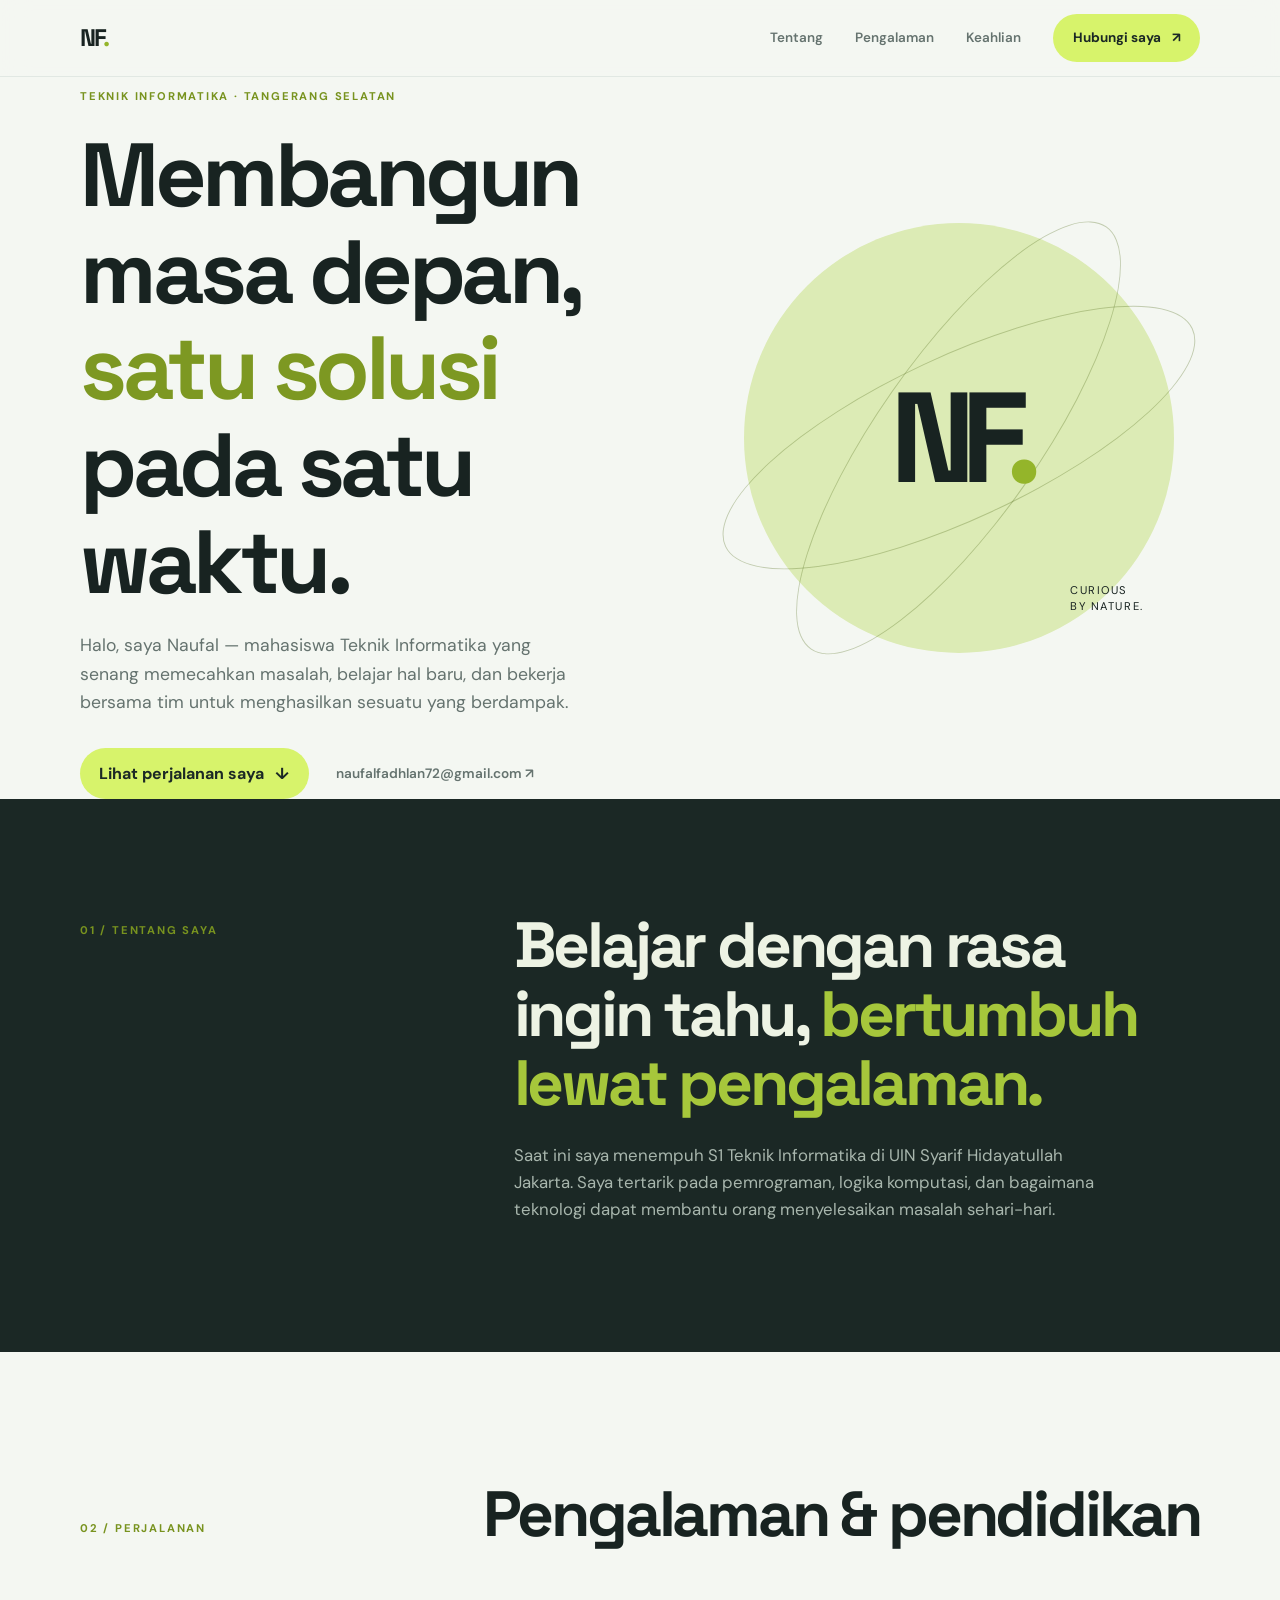
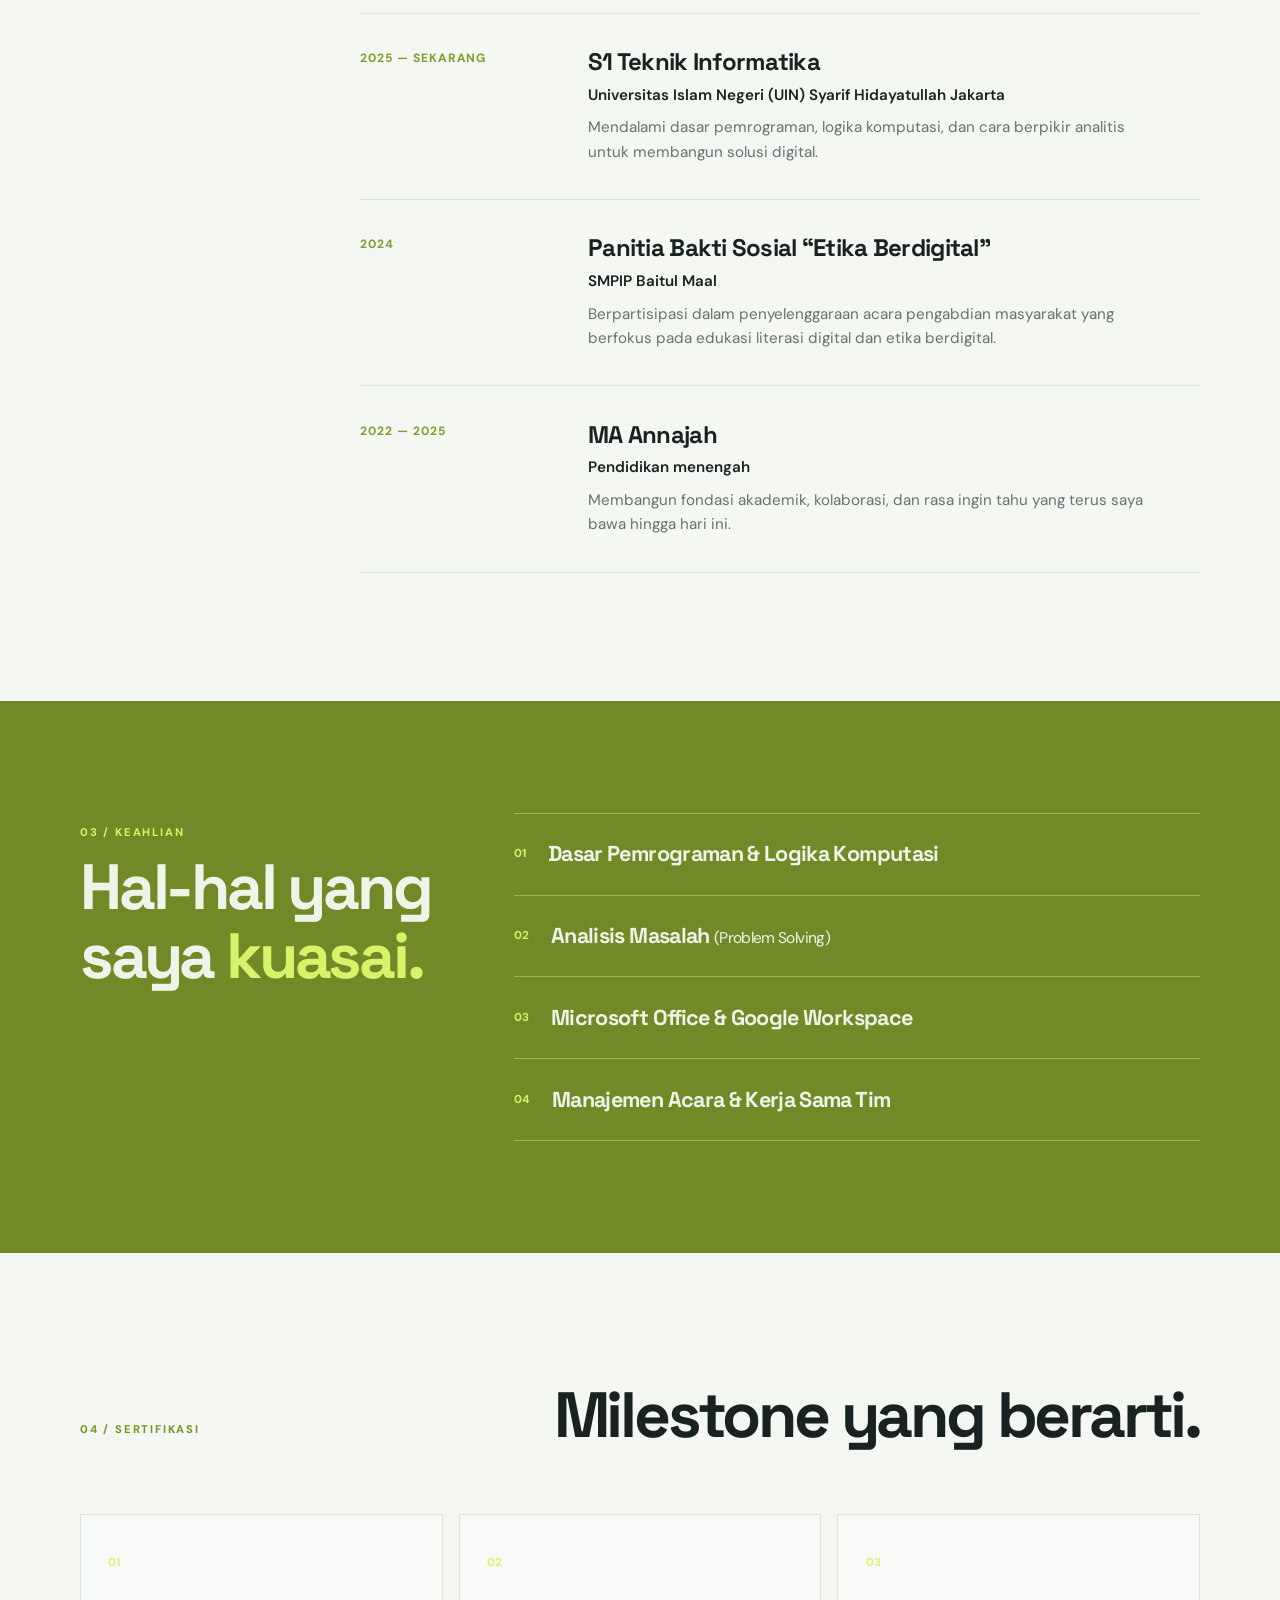
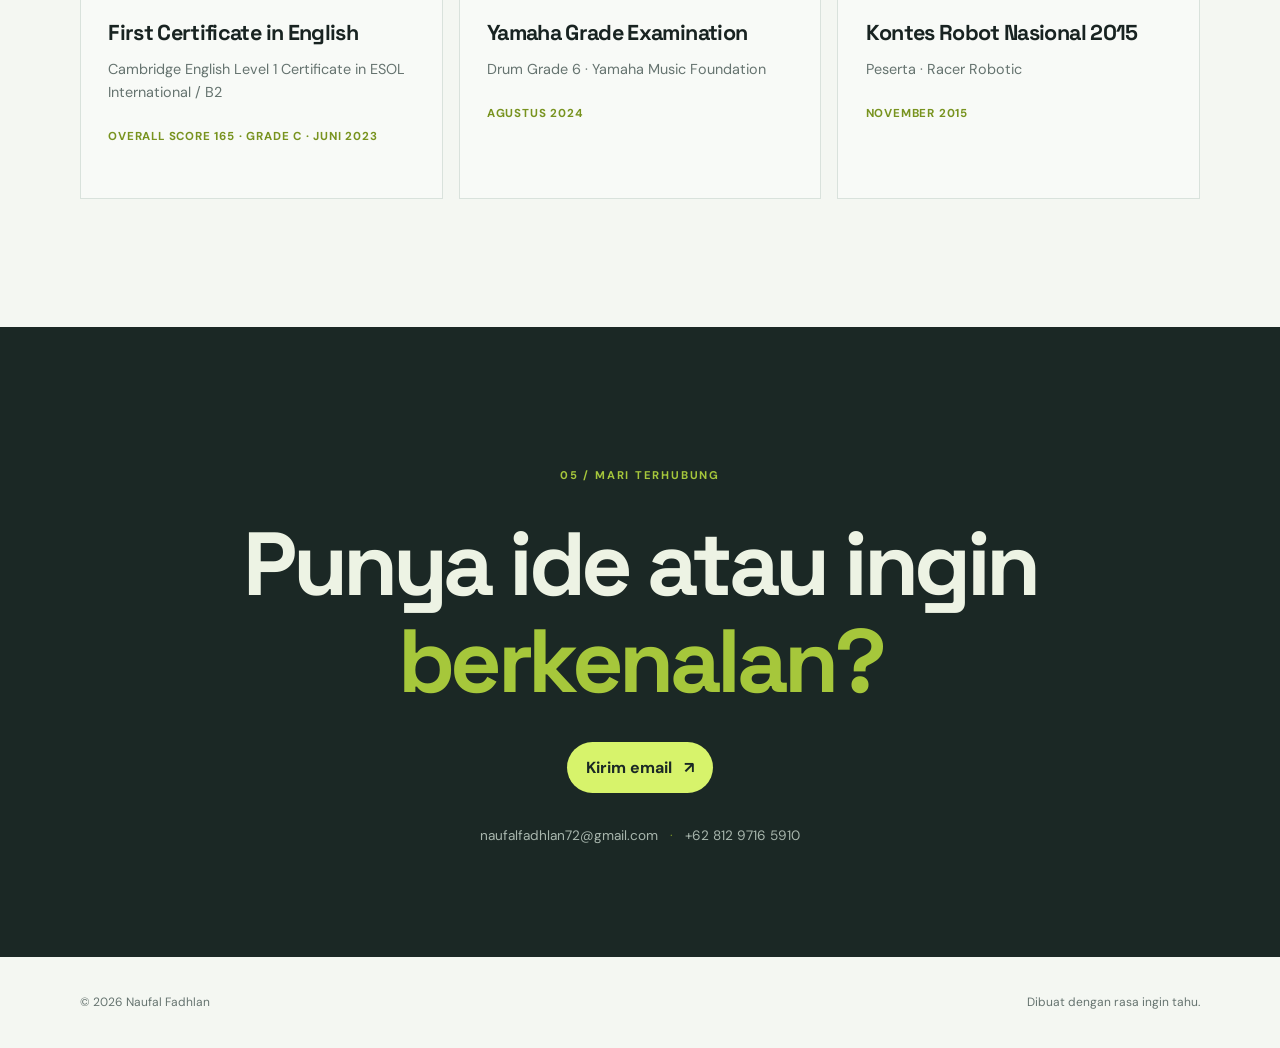
==== index.html @ deb111d2 "Memasukkan file portofolio lengkap Naufal" ====
<!doctype html>
<html lang="id">
  <head>
    <meta charset="UTF-8" />
    <meta name="viewport" content="width=device-width, initial-scale=1" />
    <meta
      name="description"
      content="Portfolio Naufal Fadhlan — mahasiswa Teknik Informatika dan problem solver."
    />
    <title>Naufal Fadhlan | Portfolio</title>
    <link rel="preconnect" href="https://fonts.googleapis.com" />
    <link rel="preconnect" href="https://fonts.gstatic.com" crossorigin />
    <link
      href="https://fonts.googleapis.com/css2?family=DM+Sans:wght@400;500;600;700&family=Space+Grotesk:wght@500;600;700&display=swap"
      rel="stylesheet"
    />
    <link rel="stylesheet" href="styles.css" />
  </head>
  <body>
    <header class="site-header">
      <nav class="nav container" aria-label="Navigasi utama">
        <a class="brand" href="#top" aria-label="Naufal Fadhlan — beranda">NF<span>.</span></a>
        <button class="menu-toggle" type="button" aria-expanded="false" aria-controls="nav-links">
          <span class="sr-only">Buka navigasi</span>
          <span></span><span></span>
        </button>
        <div class="nav-links" id="nav-links">
          <a href="#tentang">Tentang</a>
          <a href="#pengalaman">Pengalaman</a>
          <a href="#keahlian">Keahlian</a>
          <a class="nav-cta" href="mailto:naufalfadhlan72@gmail.com">Hubungi saya <span aria-hidden="true">↗</span></a>
        </div>
      </nav>
    </header>

    <main id="top">
      <section class="hero container">
        <div class="hero-copy">
          <p class="eyebrow">Teknik Informatika · Tangerang Selatan</p>
          <h1>Membangun masa depan, <em>satu solusi</em> pada satu waktu.</h1>
          <p class="hero-text">
            Halo, saya Naufal — mahasiswa Teknik Informatika yang senang memecahkan masalah,
            belajar hal baru, dan bekerja bersama tim untuk menghasilkan sesuatu yang berdampak.
          </p>
          <div class="hero-actions">
            <a class="button button-primary" href="#pengalaman">Lihat perjalanan saya <span aria-hidden="true">↓</span></a>
            <a class="text-link" href="mailto:naufalfadhlan72@gmail.com">naufalfadhlan72@gmail.com <span aria-hidden="true">↗</span></a>
          </div>
        </div>
        <div class="hero-art" aria-label="Inisial Naufal Fadhlan">
          <div class="orbit orbit-one"></div>
          <div class="orbit orbit-two"></div>
          <div class="initials">NF<span>.</span></div>
          <p>Curious<br />by nature.</p>
        </div>
      </section>

      <section class="intro-band" id="tentang">
        <div class="container intro-grid">
          <p class="section-label">01 / Tentang saya</p>
          <div>
            <h2>Belajar dengan rasa ingin tahu, <span>bertumbuh lewat pengalaman.</span></h2>
            <p>
              Saat ini saya menempuh S1 Teknik Informatika di UIN Syarif Hidayatullah Jakarta.
              Saya tertarik pada pemrograman, logika komputasi, dan bagaimana teknologi dapat
              membantu orang menyelesaikan masalah sehari-hari.
            </p>
          </div>
        </div>
      </section>

      <section class="section container" id="pengalaman">
        <div class="section-heading">
          <p class="section-label">02 / Perjalanan</p>
          <h2>Pengalaman & pendidikan</h2>
        </div>
        <div class="timeline">
          <article class="timeline-item">
            <div class="timeline-date">2025 — Sekarang</div>
            <div class="timeline-content">
              <h3>S1 Teknik Informatika</h3>
              <p class="muted">Universitas Islam Negeri (UIN) Syarif Hidayatullah Jakarta</p>
              <p>Mendalami dasar pemrograman, logika komputasi, dan cara berpikir analitis untuk membangun solusi digital.</p>
            </div>
          </article>
          <article class="timeline-item">
            <div class="timeline-date">2024</div>
            <div class="timeline-content">
              <h3>Panitia Bakti Sosial “Etika Berdigital”</h3>
              <p class="muted">SMPIP Baitul Maal</p>
              <p>Berpartisipasi dalam penyelenggaraan acara pengabdian masyarakat yang berfokus pada edukasi literasi digital dan etika berdigital.</p>
            </div>
          </article>
          <article class="timeline-item">
            <div class="timeline-date">2022 — 2025</div>
            <div class="timeline-content">
              <h3>MA Annajah</h3>
              <p class="muted">Pendidikan menengah</p>
              <p>Membangun fondasi akademik, kolaborasi, dan rasa ingin tahu yang terus saya bawa hingga hari ini.</p>
            </div>
          </article>
        </div>
      </section>

      <section class="skills-section" id="keahlian">
        <div class="container skills-grid">
          <div>
            <p class="section-label">03 / Keahlian</p>
            <h2>Hal-hal yang saya <span>kuasai.</span></h2>
          </div>
          <div class="skill-list">
            <div class="skill"><span>01</span><strong>Dasar Pemrograman & Logika Komputasi</strong></div>
            <div class="skill"><span>02</span><strong>Analisis Masalah <small>(Problem Solving)</small></strong></div>
            <div class="skill"><span>03</span><strong>Microsoft Office & Google Workspace</strong></div>
            <div class="skill"><span>04</span><strong>Manajemen Acara & Kerja Sama Tim</strong></div>
          </div>
        </div>
      </section>

      <section class="section container credentials">
        <div class="section-heading">
          <p class="section-label">04 / Sertifikasi</p>
          <h2>Milestone yang berarti.</h2>
        </div>
        <div class="credential-grid">
          <article class="credential-card">
            <p class="card-number">01</p>
            <h3>First Certificate in English</h3>
            <p>Cambridge English Level 1 Certificate in ESOL International / B2</p>
            <span>Overall Score 165 · Grade C · Juni 2023</span>
          </article>
          <article class="credential-card">
            <p class="card-number">02</p>
            <h3>Yamaha Grade Examination</h3>
            <p>Drum Grade 6 · Yamaha Music Foundation</p>
            <span>Agustus 2024</span>
          </article>
          <article class="credential-card">
            <p class="card-number">03</p>
            <h3>Kontes Robot Nasional 2015</h3>
            <p>Peserta · Racer Robotic</p>
            <span>November 2015</span>
          </article>
        </div>
      </section>

      <section class="contact-section">
        <div class="container contact-inner">
          <p class="section-label">05 / Mari terhubung</p>
          <h2>Punya ide atau ingin<br /><em>berkenalan?</em></h2>
          <a class="button button-light" href="mailto:naufalfadhlan72@gmail.com">Kirim email <span aria-hidden="true">↗</span></a>
          <p class="contact-details">naufalfadhlan72@gmail.com <span>·</span> +62 812 9716 5910</p>
        </div>
      </section>
    </main>

    <footer class="footer container">
      <p>© <span id="year"></span> Naufal Fadhlan</p>
      <p>Dibuat dengan rasa ingin tahu.</p>
    </footer>
    <script src="script.js"></script>
  </body>
</html>
---- styles.css ----
:root {
  --ink: #182321;
  --muted: #65736f;
  --paper: #f4f7f2;
  --line: #d9e2dc;
  --accent: #d7f36b;
  --dark: #1b2825;
  --serif: "Space Grotesk", sans-serif;
  --sans: "DM Sans", sans-serif;
}

* { box-sizing: border-box; }
html { scroll-behavior: smooth; }
body { margin: 0; color: var(--ink); background: var(--paper); font-family: var(--sans); line-height: 1.6; }
a { color: inherit; text-decoration: none; }
.container { width: min(1120px, calc(100% - 48px)); margin: 0 auto; }
.site-header { position: sticky; z-index: 10; top: 0; background: rgba(244, 247, 242, .9); border-bottom: 1px solid rgba(217, 226, 220, .7); backdrop-filter: blur(14px); }
.nav { display: flex; align-items: center; justify-content: space-between; height: 76px; }
.brand { font-family: var(--serif); font-size: 1.5rem; font-weight: 700; letter-spacing: -.08em; }
.brand span, .initials span { color: #94b52a; }
.nav-links { display: flex; align-items: center; gap: 2rem; font-size: .84rem; font-weight: 600; }
.nav-links a:not(.nav-cta) { color: var(--muted); }
.nav-links a:hover, .text-link:hover { color: #719018; }
.nav-cta, .button { display: inline-flex; align-items: center; gap: .7rem; border-radius: 999px; padding: .8rem 1.2rem; font-weight: 700; }
.nav-cta { color: var(--dark); background: var(--accent); }
.menu-toggle { display: none; border: 0; background: none; }
.hero { display: grid; grid-template-columns: 1.1fr .9fr; align-items: center; min-height: 650px; gap: 3rem; }
.eyebrow, .section-label { color: #78931f; text-transform: uppercase; letter-spacing: .16em; font-size: .7rem; font-weight: 700; }
h1, h2, h3 { font-family: var(--serif); line-height: 1.08; letter-spacing: -.05em; }
h1 { max-width: 720px; margin: 1.3rem 0; font-size: clamp(3.4rem, 7vw, 6.5rem); }
h1 em, h2 span { color: #7d9822; font-style: normal; }
.hero-text { max-width: 510px; color: var(--muted); font-size: 1.1rem; }
.hero-actions { display: flex; align-items: center; gap: 1.7rem; margin-top: 2rem; }
.button-primary { color: var(--dark); background: var(--accent); }
.button-primary:hover, .button-light:hover { transform: translateY(-2px); box-shadow: 0 8px 24px rgba(109, 138, 25, .2); }
.text-link { color: var(--muted); font-size: .85rem; font-weight: 600; }
.hero-art { position: relative; display: grid; place-items: center; width: min(100%, 430px); aspect-ratio: 1; margin: auto; background: #dcebb5; border-radius: 50%; }
.orbit { position: absolute; border: 1px solid rgba(76, 105, 22, .3); border-radius: 50%; transform: rotate(-25deg); }
.orbit-one { width: 120%; height: 38%; }
.orbit-two { width: 38%; height: 120%; transform: rotate(35deg); }
.initials { z-index: 1; font-family: var(--serif); font-size: clamp(4rem, 10vw, 8rem); font-weight: 700; letter-spacing: -.12em; }
.hero-art p { position: absolute; right: 7%; bottom: 9%; margin: 0; font-size: .7rem; text-transform: uppercase; letter-spacing: .14em; line-height: 1.4; }
.intro-band { padding: 7rem 0; color: #edf3e4; background: var(--dark); }
.intro-grid, .skills-grid { display: grid; grid-template-columns: .7fr 1.3fr; gap: 4rem; }
.intro-grid h2, .skills-grid h2 { max-width: 720px; margin: 0 0 1.5rem; font-size: clamp(2.4rem, 5vw, 4.5rem); }
.intro-grid h2 span { color: #a6c73b; }
.intro-grid > div > p { max-width: 590px; color: #a8b6ad; font-size: 1.05rem; }
.section { padding-top: 8rem; padding-bottom: 8rem; }
.section-heading { display: flex; justify-content: space-between; align-items: end; gap: 2rem; margin-bottom: 4rem; }
.section-heading h2 { margin: 0; font-size: clamp(2.5rem, 5vw, 4rem); }
.timeline { margin-left: 25%; border-top: 1px solid var(--line); }
.timeline-item { display: grid; grid-template-columns: 180px 1fr; gap: 3rem; padding: 2.2rem 0; border-bottom: 1px solid var(--line); }
.timeline-date { color: #829c2d; font-size: .75rem; font-weight: 700; text-transform: uppercase; letter-spacing: .08em; }
.timeline-content h3 { margin: 0 0 .45rem; font-size: 1.5rem; letter-spacing: -.03em; }
.timeline-content p { max-width: 580px; margin: .5rem 0 0; color: var(--muted); font-size: .95rem; }
.timeline-content .muted { color: var(--ink); font-weight: 600; }
.skills-section { padding: 7rem 0; color: #eff4e9; background: #718a27; }
.skills-section .section-label { color: var(--accent); }
.skills-grid h2 span { color: var(--accent); }
.skill-list { border-top: 1px solid rgba(239,244,233,.35); }
.skill { display: flex; align-items: center; gap: 1.4rem; padding: 1.45rem 0; border-bottom: 1px solid rgba(239,244,233,.35); }
.skill span, .card-number { color: var(--accent); font-size: .72rem; font-weight: 700; }
.skill strong { font-family: var(--serif); font-size: 1.35rem; letter-spacing: -.03em; }
.skill small { font-family: var(--sans); font-size: .72em; font-weight: 400; }
.credential-grid { display: grid; grid-template-columns: repeat(3, 1fr); gap: 1rem; }
.credential-card { min-height: 285px; padding: 1.7rem; border: 1px solid var(--line); background: rgba(255,255,255,.35); }
.credential-card h3 { margin: 3rem 0 .8rem; font-size: 1.35rem; letter-spacing: -.03em; }
.credential-card p:not(.card-number) { color: var(--muted); font-size: .9rem; }
.credential-card span { display: block; margin-top: 1.5rem; color: #78931f; font-size: .72rem; font-weight: 700; text-transform: uppercase; letter-spacing: .07em; }
.contact-section { padding: 8rem 0 6rem; color: #edf3e4; background: var(--dark); }
.contact-inner { text-align: center; }
.contact-inner .section-label { color: #a6c73b; }
.contact-inner h2 { margin: 2rem 0; font-size: clamp(3rem, 7vw, 6rem); }
.contact-inner h2 em { color: #a6c73b; font-style: normal; }
.button-light { color: var(--dark); background: var(--accent); }
.contact-details { margin-top: 2rem; color: #a8b6ad; font-size: .85rem; }
.contact-details span { margin: 0 .5rem; color: #718a27; }
.footer { display: flex; justify-content: space-between; padding: 1.5rem 0; color: var(--muted); font-size: .75rem; }
.sr-only { position: absolute; width: 1px; height: 1px; padding: 0; margin: -1px; overflow: hidden; clip: rect(0, 0, 0, 0); white-space: nowrap; border: 0; }
@media (max-width: 760px) {
  .container { width: min(100% - 32px, 600px); }
  .nav { height: 66px; }
  .menu-toggle { display: flex; flex-direction: column; gap: 5px; padding: 8px 0 8px 8px; cursor: pointer; }
  .menu-toggle > span:not(.sr-only) { display: block; width: 24px; height: 2px; background: var(--ink); }
  .nav-links { position: absolute; top: 66px; right: 16px; left: 16px; display: none; flex-direction: column; align-items: stretch; gap: 0; padding: .7rem; background: var(--paper); border: 1px solid var(--line); box-shadow: 0 12px 30px rgba(24,35,33,.08); }
  .nav-links.is-open { display: flex; }
  .nav-links a { padding: .7rem; }
  .nav-cta { text-align: center; justify-content: center; margin-top: .3rem; }
  .hero { grid-template-columns: 1fr; min-height: auto; padding-top: 5rem; padding-bottom: 5rem; }
  h1 { font-size: clamp(3.2rem, 15vw, 5rem); }
  .hero-art { width: min(80vw, 330px); margin-top: 1rem; }
  .intro-grid, .skills-grid { grid-template-columns: 1fr; gap: 2rem; }
  .intro-band, .skills-section, .contact-section { padding: 5rem 0; }
  .section { padding-top: 5rem; padding-bottom: 5rem; }
  .section-heading { display: block; margin-bottom: 2.5rem; }
  .section-heading .section-label { margin-bottom: 1.2rem; }
  .timeline { margin-left: 0; }
  .timeline-item { grid-template-columns: 1fr; gap: .7rem; }
  .credential-grid { grid-template-columns: 1fr; }
  .credential-card { min-height: auto; }
  .credential-card h3 { margin-top: 2rem; }
  .footer { display: block; }
}
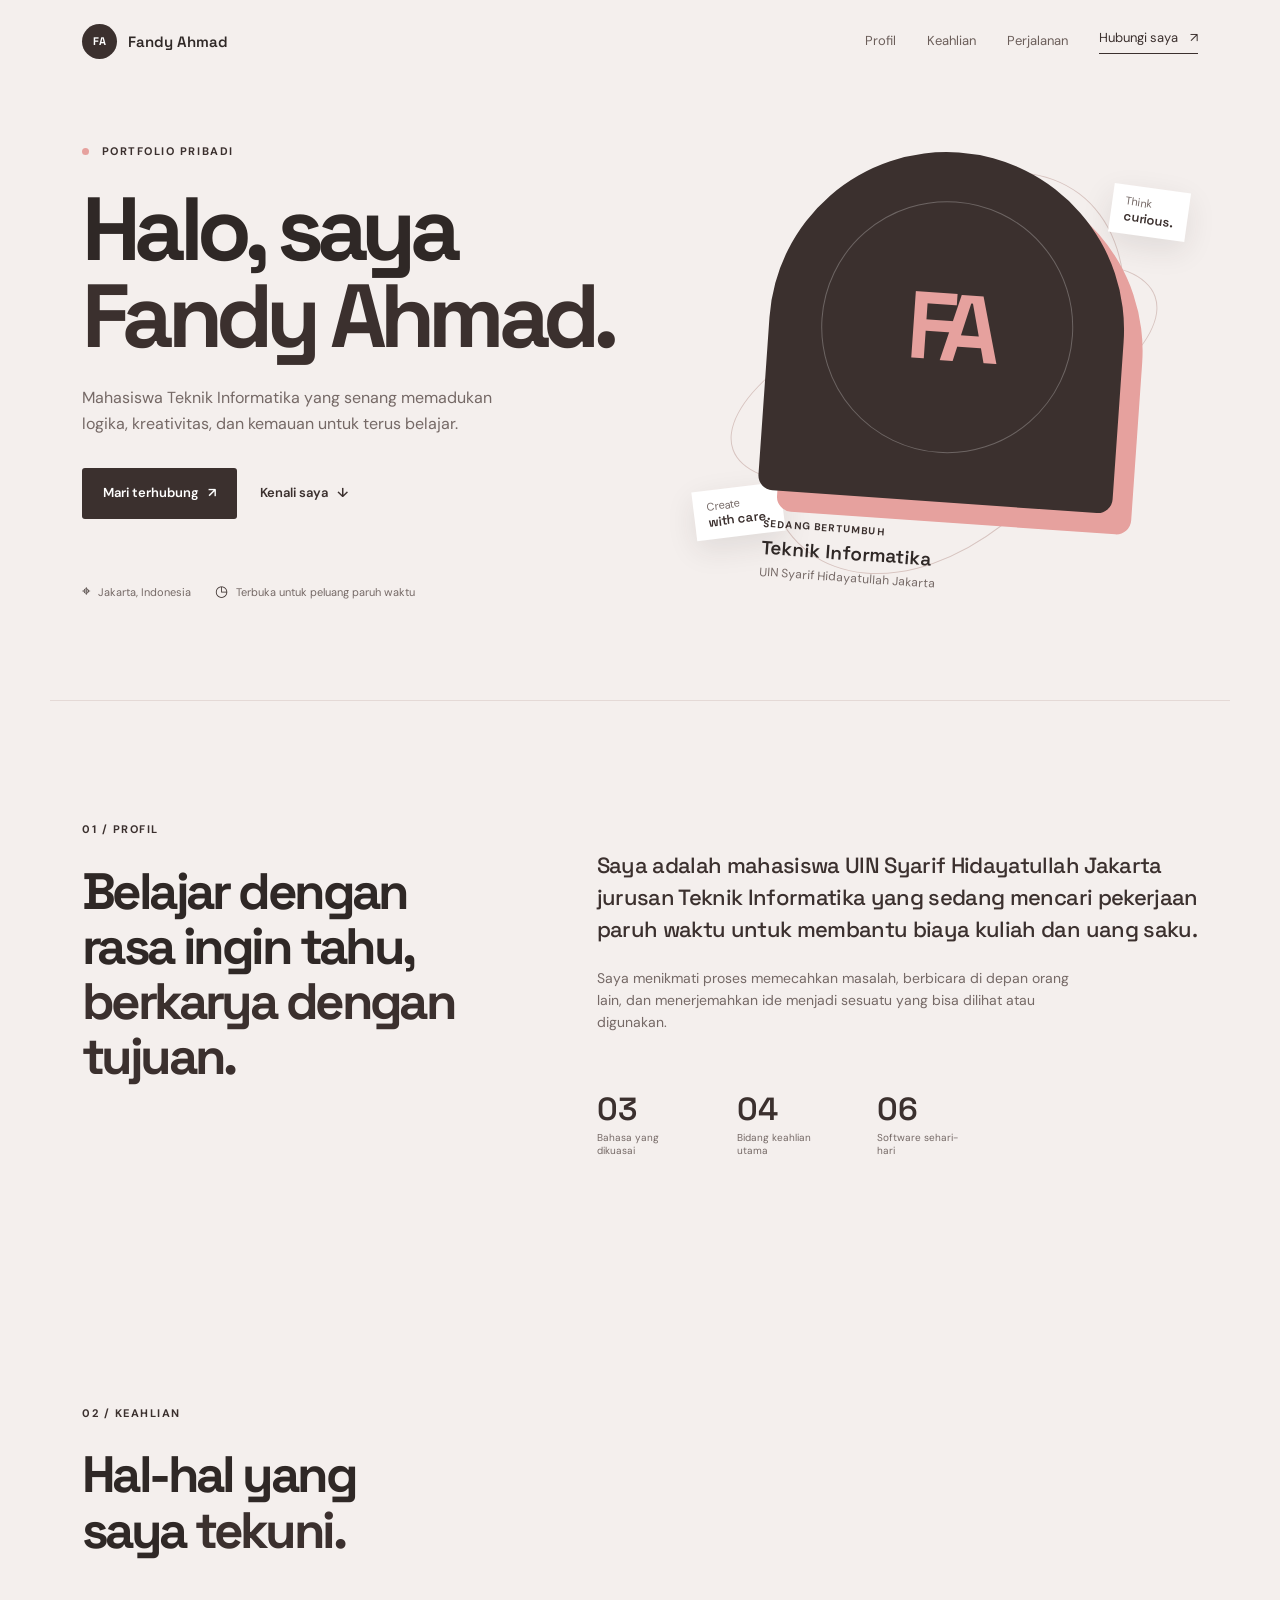
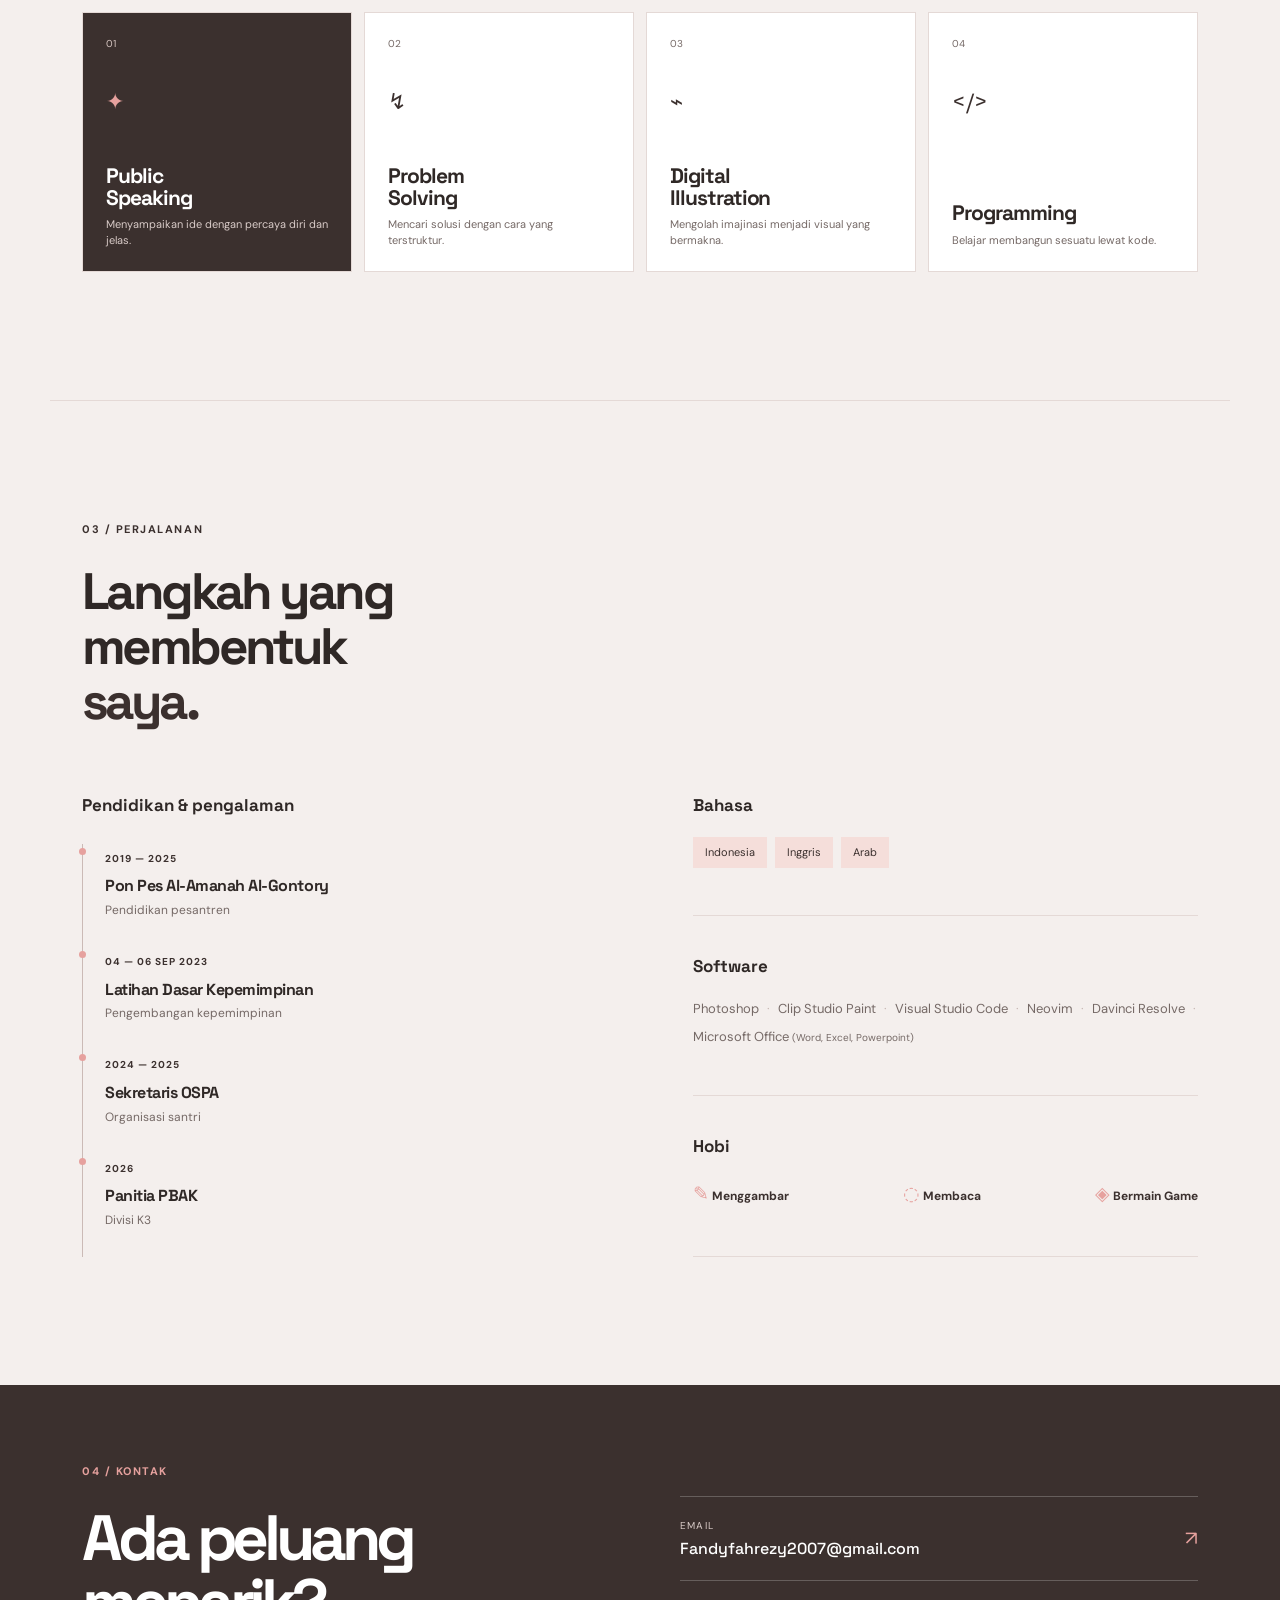
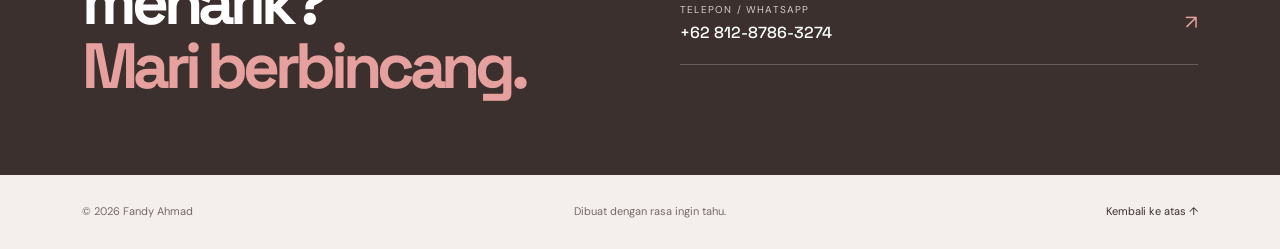
==== commit 391a96f8: "Import web portfolio Co-authored-by: Copilot App <223556219+Copilot@users.noreply.github.com>" ====
--- a/index.html
+++ b/index.html
@@ -2,161 +2,169 @@
 <html lang="id">
   <head>
     <meta charset="UTF-8" />
-    <meta name="viewport" content="width=device-width, initial-scale=1" />
-    <meta
-      name="description"
-      content="Portfolio Naufal Fadhlan — mahasiswa Teknik Informatika dan problem solver."
-    />
-    <title>Naufal Fadhlan | Portfolio</title>
+    <meta name="viewport" content="width=device-width, initial-scale=1.0" />
+    <meta name="description" content="Portfolio Fandy Ahmad, mahasiswa Teknik Informatika UIN Syarif Hidayatullah Jakarta." />
+    <title>Fandy Ahmad — Portfolio</title>
     <link rel="preconnect" href="https://fonts.googleapis.com" />
     <link rel="preconnect" href="https://fonts.gstatic.com" crossorigin />
-    <link
-      href="https://fonts.googleapis.com/css2?family=DM+Sans:wght@400;500;600;700&family=Space+Grotesk:wght@500;600;700&display=swap"
-      rel="stylesheet"
-    />
+    <link href="https://fonts.googleapis.com/css2?family=DM+Sans:wght@400;500;600;700&family=Space+Grotesk:wght@500;600;700&display=swap" rel="stylesheet" />
     <link rel="stylesheet" href="styles.css" />
   </head>
   <body>
     <header class="site-header">
-      <nav class="nav container" aria-label="Navigasi utama">
-        <a class="brand" href="#top" aria-label="Naufal Fadhlan — beranda">NF<span>.</span></a>
-        <button class="menu-toggle" type="button" aria-expanded="false" aria-controls="nav-links">
-          <span class="sr-only">Buka navigasi</span>
-          <span></span><span></span>
-        </button>
-        <div class="nav-links" id="nav-links">
-          <a href="#tentang">Tentang</a>
-          <a href="#pengalaman">Pengalaman</a>
-          <a href="#keahlian">Keahlian</a>
-          <a class="nav-cta" href="mailto:naufalfadhlan72@gmail.com">Hubungi saya <span aria-hidden="true">↗</span></a>
-        </div>
+      <a class="brand" href="#top" aria-label="Fandy Ahmad, kembali ke atas">
+        <span class="brand-mark">FA</span>
+        <span>Fandy Ahmad</span>
+      </a>
+      <button class="menu-toggle" type="button" aria-expanded="false" aria-controls="site-nav">Menu</button>
+      <nav id="site-nav" class="site-nav" aria-label="Navigasi utama">
+        <a href="#about">Profil</a>
+        <a href="#skills">Keahlian</a>
+        <a href="#journey">Perjalanan</a>
+        <a href="#contact" class="nav-cta">Hubungi saya <span aria-hidden="true">↗</span></a>
       </nav>
     </header>
 
     <main id="top">
-      <section class="hero container">
+      <section class="hero section-shell">
         <div class="hero-copy">
-          <p class="eyebrow">Teknik Informatika · Tangerang Selatan</p>
-          <h1>Membangun masa depan, <em>satu solusi</em> pada satu waktu.</h1>
-          <p class="hero-text">
-            Halo, saya Naufal — mahasiswa Teknik Informatika yang senang memecahkan masalah,
-            belajar hal baru, dan bekerja bersama tim untuk menghasilkan sesuatu yang berdampak.
-          </p>
+          <p class="eyebrow"><span class="eyebrow-dot"></span> Portfolio pribadi</p>
+          <h1>Halo, saya <span>Fandy Ahmad.</span></h1>
+          <p class="hero-lead">Mahasiswa Teknik Informatika yang senang memadukan logika, kreativitas, dan kemauan untuk terus belajar.</p>
           <div class="hero-actions">
-            <a class="button button-primary" href="#pengalaman">Lihat perjalanan saya <span aria-hidden="true">↓</span></a>
-            <a class="text-link" href="mailto:naufalfadhlan72@gmail.com">naufalfadhlan72@gmail.com <span aria-hidden="true">↗</span></a>
+            <a class="button button-primary" href="#contact">Mari terhubung <span aria-hidden="true">↗</span></a>
+            <a class="button button-quiet" href="#about">Kenali saya <span aria-hidden="true">↓</span></a>
+          </div>
+          <div class="hero-meta">
+            <span><i class="meta-icon">⌖</i> Jakarta, Indonesia</span>
+            <span><i class="meta-icon">◷</i> Terbuka untuk peluang paruh waktu</span>
           </div>
         </div>
-        <div class="hero-art" aria-label="Inisial Naufal Fadhlan">
+        <div class="hero-art" aria-label="Ilustrasi dekoratif">
           <div class="orbit orbit-one"></div>
           <div class="orbit orbit-two"></div>
-          <div class="initials">NF<span>.</span></div>
-          <p>Curious<br />by nature.</p>
+          <div class="portrait-card">
+            <div class="portrait-shape"><span>FA</span></div>
+            <div class="portrait-caption">
+              <span class="caption-label">Sedang bertumbuh</span>
+              <strong>Teknik Informatika</strong>
+              <span>UIN Syarif Hidayatullah Jakarta</span>
+            </div>
+          </div>
+          <span class="floating-note note-top">Think<br /><b>curious.</b></span>
+          <span class="floating-note note-bottom">Create<br /><b>with care.</b></span>
         </div>
       </section>
 
-      <section class="intro-band" id="tentang">
-        <div class="container intro-grid">
-          <p class="section-label">01 / Tentang saya</p>
-          <div>
-            <h2>Belajar dengan rasa ingin tahu, <span>bertumbuh lewat pengalaman.</span></h2>
-            <p>
-              Saat ini saya menempuh S1 Teknik Informatika di UIN Syarif Hidayatullah Jakarta.
-              Saya tertarik pada pemrograman, logika komputasi, dan bagaimana teknologi dapat
-              membantu orang menyelesaikan masalah sehari-hari.
-            </p>
+      <section id="about" class="section-shell section-grid">
+        <div class="section-heading">
+          <p class="eyebrow">01 / Profil</p>
+          <h2>Belajar dengan rasa ingin tahu, <em>berkarya dengan tujuan.</em></h2>
+        </div>
+        <div class="section-content about-content">
+          <p class="large-copy">Saya adalah mahasiswa UIN Syarif Hidayatullah Jakarta jurusan Teknik Informatika yang sedang mencari pekerjaan paruh waktu untuk membantu biaya kuliah dan uang saku.</p>
+          <p>Saya menikmati proses memecahkan masalah, berbicara di depan orang lain, dan menerjemahkan ide menjadi sesuatu yang bisa dilihat atau digunakan.</p>
+          <div class="stat-row">
+            <div><strong>03</strong><span>Bahasa yang dikuasai</span></div>
+            <div><strong>04</strong><span>Bidang keahlian utama</span></div>
+            <div><strong>06</strong><span>Software sehari-hari</span></div>
           </div>
         </div>
       </section>
 
-      <section class="section container" id="pengalaman">
+      <section id="skills" class="section-shell skills-section">
         <div class="section-heading">
-          <p class="section-label">02 / Perjalanan</p>
-          <h2>Pengalaman & pendidikan</h2>
+          <p class="eyebrow">02 / Keahlian</p>
+          <h2>Hal-hal yang saya <em>tekuni.</em></h2>
         </div>
-        <div class="timeline">
-          <article class="timeline-item">
-            <div class="timeline-date">2025 — Sekarang</div>
-            <div class="timeline-content">
-              <h3>S1 Teknik Informatika</h3>
-              <p class="muted">Universitas Islam Negeri (UIN) Syarif Hidayatullah Jakarta</p>
-              <p>Mendalami dasar pemrograman, logika komputasi, dan cara berpikir analitis untuk membangun solusi digital.</p>
-            </div>
+        <div class="skills-grid">
+          <article class="skill-card skill-featured">
+            <span class="card-number">01</span><span class="card-symbol">✦</span>
+            <h3>Public<br />Speaking</h3>
+            <p>Menyampaikan ide dengan percaya diri dan jelas.</p>
           </article>
-          <article class="timeline-item">
-            <div class="timeline-date">2024</div>
-            <div class="timeline-content">
-              <h3>Panitia Bakti Sosial “Etika Berdigital”</h3>
-              <p class="muted">SMPIP Baitul Maal</p>
-              <p>Berpartisipasi dalam penyelenggaraan acara pengabdian masyarakat yang berfokus pada edukasi literasi digital dan etika berdigital.</p>
-            </div>
+          <article class="skill-card">
+            <span class="card-number">02</span><span class="card-symbol">↯</span>
+            <h3>Problem<br />Solving</h3>
+            <p>Mencari solusi dengan cara yang terstruktur.</p>
           </article>
-          <article class="timeline-item">
-            <div class="timeline-date">2022 — 2025</div>
-            <div class="timeline-content">
-              <h3>MA Annajah</h3>
-              <p class="muted">Pendidikan menengah</p>
-              <p>Membangun fondasi akademik, kolaborasi, dan rasa ingin tahu yang terus saya bawa hingga hari ini.</p>
-            </div>
+          <article class="skill-card">
+            <span class="card-number">03</span><span class="card-symbol">⌁</span>
+            <h3>Digital<br />Illustration</h3>
+            <p>Mengolah imajinasi menjadi visual yang bermakna.</p>
+          </article>
+          <article class="skill-card">
+            <span class="card-number">04</span><span class="card-symbol">&lt;/&gt;</span>
+            <h3>Programming</h3>
+            <p>Belajar membangun sesuatu lewat kode.</p>
           </article>
         </div>
       </section>
 
-      <section class="skills-section" id="keahlian">
-        <div class="container skills-grid">
-          <div>
-            <p class="section-label">03 / Keahlian</p>
-            <h2>Hal-hal yang saya <span>kuasai.</span></h2>
+      <section id="journey" class="section-shell journey-section">
+        <div class="section-heading">
+          <p class="eyebrow">03 / Perjalanan</p>
+          <h2>Langkah yang membentuk <em>saya.</em></h2>
+        </div>
+        <div class="journey-columns">
+          <div class="timeline">
+            <h3>Pendidikan &amp; pengalaman</h3>
+            <div class="timeline-item">
+              <span class="timeline-year">2019 — 2025</span>
+              <h4>Pon Pes Al-Amanah Al-Gontory</h4>
+              <p>Pendidikan pesantren</p>
+            </div>
+            <div class="timeline-item">
+              <span class="timeline-year">04 — 06 SEP 2023</span>
+              <h4>Latihan Dasar Kepemimpinan</h4>
+              <p>Pengembangan kepemimpinan</p>
+            </div>
+            <div class="timeline-item">
+              <span class="timeline-year">2024 — 2025</span>
+              <h4>Sekretaris OSPA</h4>
+              <p>Organisasi santri</p>
+            </div>
+            <div class="timeline-item">
+              <span class="timeline-year">2026</span>
+              <h4>Panitia PBAK</h4>
+              <p>Divisi K3</p>
+            </div>
           </div>
-          <div class="skill-list">
-            <div class="skill"><span>01</span><strong>Dasar Pemrograman & Logika Komputasi</strong></div>
-            <div class="skill"><span>02</span><strong>Analisis Masalah <small>(Problem Solving)</small></strong></div>
-            <div class="skill"><span>03</span><strong>Microsoft Office & Google Workspace</strong></div>
-            <div class="skill"><span>04</span><strong>Manajemen Acara & Kerja Sama Tim</strong></div>
+          <div class="details-stack">
+            <div class="detail-block">
+              <h3>Bahasa</h3>
+              <div class="tag-list"><span>Indonesia</span><span>Inggris</span><span>Arab</span></div>
+            </div>
+            <div class="detail-block">
+              <h3>Software</h3>
+              <div class="software-list">
+                <span>Photoshop</span><span>Clip Studio Paint</span><span>Visual Studio Code</span><span>Neovim</span><span>Davinci Resolve</span><span>Microsoft Office <small>(Word, Excel, Powerpoint)</small></span>
+              </div>
+            </div>
+            <div class="detail-block hobbies">
+              <h3>Hobi</h3>
+              <div class="hobby-list"><span>✎ <b>Menggambar</b></span><span>◌ <b>Membaca</b></span><span>◈ <b>Bermain Game</b></span></div>
+            </div>
           </div>
         </div>
       </section>
 
-      <section class="section container credentials">
-        <div class="section-heading">
-          <p class="section-label">04 / Sertifikasi</p>
-          <h2>Milestone yang berarti.</h2>
-        </div>
-        <div class="credential-grid">
-          <article class="credential-card">
-            <p class="card-number">01</p>
-            <h3>First Certificate in English</h3>
-            <p>Cambridge English Level 1 Certificate in ESOL International / B2</p>
-            <span>Overall Score 165 · Grade C · Juni 2023</span>
-          </article>
-          <article class="credential-card">
-            <p class="card-number">02</p>
-            <h3>Yamaha Grade Examination</h3>
-            <p>Drum Grade 6 · Yamaha Music Foundation</p>
-            <span>Agustus 2024</span>
-          </article>
-          <article class="credential-card">
-            <p class="card-number">03</p>
-            <h3>Kontes Robot Nasional 2015</h3>
-            <p>Peserta · Racer Robotic</p>
-            <span>November 2015</span>
-          </article>
-        </div>
-      </section>
-
-      <section class="contact-section">
-        <div class="container contact-inner">
-          <p class="section-label">05 / Mari terhubung</p>
-          <h2>Punya ide atau ingin<br /><em>berkenalan?</em></h2>
-          <a class="button button-light" href="mailto:naufalfadhlan72@gmail.com">Kirim email <span aria-hidden="true">↗</span></a>
-          <p class="contact-details">naufalfadhlan72@gmail.com <span>·</span> +62 812 9716 5910</p>
+      <section id="contact" class="contact-section">
+        <div class="section-shell contact-inner">
+          <div>
+            <p class="eyebrow">04 / Kontak</p>
+            <h2>Ada peluang menarik?<br /><em>Mari berbincang.</em></h2>
+          </div>
+          <div class="contact-links">
+            <a href="mailto:Fandyfahrezy2007@gmail.com"><span>Email</span><strong>Fandyfahrezy2007@gmail.com</strong><b>↗</b></a>
+            <a href="tel:+6281287863274"><span>Telepon / WhatsApp</span><strong>+62 812-8786-3274</strong><b>↗</b></a>
+          </div>
         </div>
       </section>
     </main>
 
-    <footer class="footer container">
-      <p>© <span id="year"></span> Naufal Fadhlan</p>
-      <p>Dibuat dengan rasa ingin tahu.</p>
+    <footer class="site-footer section-shell">
+      <span>© 2026 Fandy Ahmad</span><span>Dibuat dengan rasa ingin tahu.</span><a href="#top">Kembali ke atas ↑</a>
     </footer>
     <script src="script.js"></script>
   </body>
--- a/styles.css
+++ b/styles.css
@@ -1,103 +1,130 @@
 :root {
-  --ink: #182321;
-  --muted: #65736f;
-  --paper: #f4f7f2;
-  --line: #d9e2dc;
-  --accent: #d7f36b;
-  --dark: #1b2825;
-  --serif: "Space Grotesk", sans-serif;
-  --sans: "DM Sans", sans-serif;
+  --ink: #2f2826;
+  --muted: #756966;
+  --cream: #f4efed;
+  --paper: #ffffff;
+  --green: #3b302e;
+  --lime: #e6a19e;
+  --line: #e4d9d6;
+  --display: "Space Grotesk", sans-serif;
+  --body: "DM Sans", sans-serif;
 }
 
 * { box-sizing: border-box; }
 html { scroll-behavior: smooth; }
-body { margin: 0; color: var(--ink); background: var(--paper); font-family: var(--sans); line-height: 1.6; }
+body { margin: 0; color: var(--ink); background: var(--cream); font-family: var(--body); line-height: 1.6; }
 a { color: inherit; text-decoration: none; }
-.container { width: min(1120px, calc(100% - 48px)); margin: 0 auto; }
-.site-header { position: sticky; z-index: 10; top: 0; background: rgba(244, 247, 242, .9); border-bottom: 1px solid rgba(217, 226, 220, .7); backdrop-filter: blur(14px); }
-.nav { display: flex; align-items: center; justify-content: space-between; height: 76px; }
-.brand { font-family: var(--serif); font-size: 1.5rem; font-weight: 700; letter-spacing: -.08em; }
-.brand span, .initials span { color: #94b52a; }
-.nav-links { display: flex; align-items: center; gap: 2rem; font-size: .84rem; font-weight: 600; }
-.nav-links a:not(.nav-cta) { color: var(--muted); }
-.nav-links a:hover, .text-link:hover { color: #719018; }
-.nav-cta, .button { display: inline-flex; align-items: center; gap: .7rem; border-radius: 999px; padding: .8rem 1.2rem; font-weight: 700; }
-.nav-cta { color: var(--dark); background: var(--accent); }
-.menu-toggle { display: none; border: 0; background: none; }
-.hero { display: grid; grid-template-columns: 1.1fr .9fr; align-items: center; min-height: 650px; gap: 3rem; }
-.eyebrow, .section-label { color: #78931f; text-transform: uppercase; letter-spacing: .16em; font-size: .7rem; font-weight: 700; }
-h1, h2, h3 { font-family: var(--serif); line-height: 1.08; letter-spacing: -.05em; }
-h1 { max-width: 720px; margin: 1.3rem 0; font-size: clamp(3.4rem, 7vw, 6.5rem); }
-h1 em, h2 span { color: #7d9822; font-style: normal; }
-.hero-text { max-width: 510px; color: var(--muted); font-size: 1.1rem; }
-.hero-actions { display: flex; align-items: center; gap: 1.7rem; margin-top: 2rem; }
-.button-primary { color: var(--dark); background: var(--accent); }
-.button-primary:hover, .button-light:hover { transform: translateY(-2px); box-shadow: 0 8px 24px rgba(109, 138, 25, .2); }
-.text-link { color: var(--muted); font-size: .85rem; font-weight: 600; }
-.hero-art { position: relative; display: grid; place-items: center; width: min(100%, 430px); aspect-ratio: 1; margin: auto; background: #dcebb5; border-radius: 50%; }
-.orbit { position: absolute; border: 1px solid rgba(76, 105, 22, .3); border-radius: 50%; transform: rotate(-25deg); }
-.orbit-one { width: 120%; height: 38%; }
-.orbit-two { width: 38%; height: 120%; transform: rotate(35deg); }
-.initials { z-index: 1; font-family: var(--serif); font-size: clamp(4rem, 10vw, 8rem); font-weight: 700; letter-spacing: -.12em; }
-.hero-art p { position: absolute; right: 7%; bottom: 9%; margin: 0; font-size: .7rem; text-transform: uppercase; letter-spacing: .14em; line-height: 1.4; }
-.intro-band { padding: 7rem 0; color: #edf3e4; background: var(--dark); }
-.intro-grid, .skills-grid { display: grid; grid-template-columns: .7fr 1.3fr; gap: 4rem; }
-.intro-grid h2, .skills-grid h2 { max-width: 720px; margin: 0 0 1.5rem; font-size: clamp(2.4rem, 5vw, 4.5rem); }
-.intro-grid h2 span { color: #a6c73b; }
-.intro-grid > div > p { max-width: 590px; color: #a8b6ad; font-size: 1.05rem; }
-.section { padding-top: 8rem; padding-bottom: 8rem; }
-.section-heading { display: flex; justify-content: space-between; align-items: end; gap: 2rem; margin-bottom: 4rem; }
-.section-heading h2 { margin: 0; font-size: clamp(2.5rem, 5vw, 4rem); }
-.timeline { margin-left: 25%; border-top: 1px solid var(--line); }
-.timeline-item { display: grid; grid-template-columns: 180px 1fr; gap: 3rem; padding: 2.2rem 0; border-bottom: 1px solid var(--line); }
-.timeline-date { color: #829c2d; font-size: .75rem; font-weight: 700; text-transform: uppercase; letter-spacing: .08em; }
-.timeline-content h3 { margin: 0 0 .45rem; font-size: 1.5rem; letter-spacing: -.03em; }
-.timeline-content p { max-width: 580px; margin: .5rem 0 0; color: var(--muted); font-size: .95rem; }
-.timeline-content .muted { color: var(--ink); font-weight: 600; }
-.skills-section { padding: 7rem 0; color: #eff4e9; background: #718a27; }
-.skills-section .section-label { color: var(--accent); }
-.skills-grid h2 span { color: var(--accent); }
-.skill-list { border-top: 1px solid rgba(239,244,233,.35); }
-.skill { display: flex; align-items: center; gap: 1.4rem; padding: 1.45rem 0; border-bottom: 1px solid rgba(239,244,233,.35); }
-.skill span, .card-number { color: var(--accent); font-size: .72rem; font-weight: 700; }
-.skill strong { font-family: var(--serif); font-size: 1.35rem; letter-spacing: -.03em; }
-.skill small { font-family: var(--sans); font-size: .72em; font-weight: 400; }
-.credential-grid { display: grid; grid-template-columns: repeat(3, 1fr); gap: 1rem; }
-.credential-card { min-height: 285px; padding: 1.7rem; border: 1px solid var(--line); background: rgba(255,255,255,.35); }
-.credential-card h3 { margin: 3rem 0 .8rem; font-size: 1.35rem; letter-spacing: -.03em; }
-.credential-card p:not(.card-number) { color: var(--muted); font-size: .9rem; }
-.credential-card span { display: block; margin-top: 1.5rem; color: #78931f; font-size: .72rem; font-weight: 700; text-transform: uppercase; letter-spacing: .07em; }
-.contact-section { padding: 8rem 0 6rem; color: #edf3e4; background: var(--dark); }
-.contact-inner { text-align: center; }
-.contact-inner .section-label { color: #a6c73b; }
-.contact-inner h2 { margin: 2rem 0; font-size: clamp(3rem, 7vw, 6rem); }
-.contact-inner h2 em { color: #a6c73b; font-style: normal; }
-.button-light { color: var(--dark); background: var(--accent); }
-.contact-details { margin-top: 2rem; color: #a8b6ad; font-size: .85rem; }
-.contact-details span { margin: 0 .5rem; color: #718a27; }
-.footer { display: flex; justify-content: space-between; padding: 1.5rem 0; color: var(--muted); font-size: .75rem; }
-.sr-only { position: absolute; width: 1px; height: 1px; padding: 0; margin: -1px; overflow: hidden; clip: rect(0, 0, 0, 0); white-space: nowrap; border: 0; }
-@media (max-width: 760px) {
-  .container { width: min(100% - 32px, 600px); }
-  .nav { height: 66px; }
-  .menu-toggle { display: flex; flex-direction: column; gap: 5px; padding: 8px 0 8px 8px; cursor: pointer; }
-  .menu-toggle > span:not(.sr-only) { display: block; width: 24px; height: 2px; background: var(--ink); }
-  .nav-links { position: absolute; top: 66px; right: 16px; left: 16px; display: none; flex-direction: column; align-items: stretch; gap: 0; padding: .7rem; background: var(--paper); border: 1px solid var(--line); box-shadow: 0 12px 30px rgba(24,35,33,.08); }
-  .nav-links.is-open { display: flex; }
-  .nav-links a { padding: .7rem; }
-  .nav-cta { text-align: center; justify-content: center; margin-top: .3rem; }
-  .hero { grid-template-columns: 1fr; min-height: auto; padding-top: 5rem; padding-bottom: 5rem; }
-  h1 { font-size: clamp(3.2rem, 15vw, 5rem); }
-  .hero-art { width: min(80vw, 330px); margin-top: 1rem; }
-  .intro-grid, .skills-grid { grid-template-columns: 1fr; gap: 2rem; }
-  .intro-band, .skills-section, .contact-section { padding: 5rem 0; }
-  .section { padding-top: 5rem; padding-bottom: 5rem; }
-  .section-heading { display: block; margin-bottom: 2.5rem; }
-  .section-heading .section-label { margin-bottom: 1.2rem; }
-  .timeline { margin-left: 0; }
-  .timeline-item { grid-template-columns: 1fr; gap: .7rem; }
-  .credential-grid { grid-template-columns: 1fr; }
-  .credential-card { min-height: auto; }
-  .credential-card h3 { margin-top: 2rem; }
-  .footer { display: block; }
+.section-shell, .site-header { max-width: 1180px; margin: 0 auto; padding-left: 32px; padding-right: 32px; }
+.site-header { height: 82px; display: flex; align-items: center; justify-content: space-between; }
+.brand { display: flex; align-items: center; gap: 11px; font: 600 15px var(--display); }
+.brand-mark { display: grid; place-items: center; width: 35px; height: 35px; border-radius: 50%; color: var(--paper); background: var(--green); font: 700 11px var(--display); }
+.site-nav { display: flex; align-items: center; gap: 31px; font-size: 13px; color: #6b5e5a; }
+.site-nav a { transition: color .2s ease; }
+.site-nav a:hover { color: var(--green); }
+.nav-cta { border-bottom: 1px solid var(--green); color: var(--green) !important; padding-bottom: 4px; }
+.nav-cta span, .button span { margin-left: 9px; }
+.menu-toggle { display: none; border: 0; background: none; color: var(--green); font: 600 13px var(--body); }
+.hero { min-height: 610px; display: grid; grid-template-columns: 1.05fr .95fr; align-items: center; gap: 45px; padding-top: 51px; padding-bottom: 87px; }
+.eyebrow { margin: 0 0 25px; color: var(--green); font-size: 11px; letter-spacing: .14em; text-transform: uppercase; font-weight: 700; }
+.eyebrow-dot { display: inline-block; width: 7px; height: 7px; margin-right: 8px; border-radius: 50%; background: var(--lime); }
+h1, h2, h3, h4 { margin-top: 0; font-family: var(--display); }
+h1 { max-width: 580px; margin-bottom: 24px; font-size: clamp(3.5rem, 7vw, 6rem); line-height: .98; letter-spacing: -.075em; }
+h1 span, em { color: var(--green); font-style: normal; }
+.hero-lead { max-width: 450px; margin: 0 0 32px; color: var(--muted); font-size: 16px; }
+.hero-actions { display: flex; align-items: center; gap: 23px; }
+.button { display: inline-flex; align-items: center; font-size: 13px; font-weight: 600; }
+.button-primary { padding: 15px 21px; color: var(--paper); background: var(--green); border-radius: 3px; }
+.button-quiet { color: var(--green); }
+.hero-meta { display: flex; gap: 24px; margin-top: 60px; color: var(--muted); font-size: 11px; }
+.meta-icon { margin-right: 5px; color: var(--green); font-style: normal; font-size: 15px; }
+.hero-art { position: relative; min-height: 480px; display: grid; place-items: center; }
+.portrait-card { position: relative; z-index: 1; width: min(100%, 355px); transform: rotate(4deg); }
+.portrait-shape { height: 350px; display: grid; place-items: center; overflow: hidden; background: var(--green); border-radius: 190px 190px 16px 16px; box-shadow: 20px 20px 0 var(--lime); }
+.portrait-shape::after { position: absolute; content: ""; width: 250px; height: 250px; border: 1px solid rgba(255,255,255,.25); border-radius: 50%; }
+.portrait-shape span { z-index: 1; color: var(--lime); font: 700 95px var(--display); letter-spacing: -.15em; }
+.portrait-caption { margin-top: 26px; padding-left: 8px; display: grid; gap: 3px; }
+.caption-label { color: var(--green); text-transform: uppercase; letter-spacing: .12em; font-size: 10px; font-weight: 700; }
+.portrait-caption strong { font: 600 19px var(--display); }
+.portrait-caption span:last-child { color: var(--muted); font-size: 12px; }
+.orbit { position: absolute; border: 1px solid #d8c5c1; border-radius: 50%; transform: rotate(-20deg); }
+.orbit-one { width: 450px; height: 170px; }
+.orbit-two { width: 300px; height: 450px; transform: rotate(37deg); }
+.floating-note { position: absolute; padding: 9px 13px; background: var(--paper); box-shadow: 0 10px 30px rgba(47,40,38,.1); color: var(--muted); font: 11px var(--body); line-height: 1.3; }
+.floating-note b { color: var(--green); font: 600 13px var(--display); }
+.note-top { top: 55px; right: 10px; transform: rotate(8deg); }
+.note-bottom { bottom: 77px; left: 5px; transform: rotate(-7deg); }
+.section-grid { display: grid; grid-template-columns: .85fr 1.15fr; gap: 70px; padding-top: 120px; padding-bottom: 128px; border-top: 1px solid var(--line); }
+.section-heading h2 { max-width: 380px; margin-bottom: 0; font-size: clamp(2rem, 4vw, 3.25rem); line-height: 1.08; letter-spacing: -.07em; }
+.section-content { padding-top: 29px; }
+.large-copy { margin: 0 0 21px; color: var(--green); font: 500 22px/1.45 var(--display); letter-spacing: -.03em; }
+.section-content > p:not(.large-copy) { max-width: 485px; color: var(--muted); font-size: 14px; }
+.stat-row { display: flex; gap: 55px; margin-top: 55px; }
+.stat-row div { display: grid; gap: 2px; }
+.stat-row strong { color: var(--green); font: 600 32px var(--display); }
+.stat-row span { max-width: 85px; color: var(--muted); font-size: 10px; line-height: 1.3; }
+.skills-section { padding-top: 120px; padding-bottom: 128px; }
+.skills-grid { display: grid; grid-template-columns: repeat(4, 1fr); gap: 12px; margin-top: 54px; }
+.skill-card { min-height: 260px; padding: 23px; display: flex; flex-direction: column; border: 1px solid var(--line); background: var(--paper); }
+.skill-featured { color: var(--paper); background: var(--green); }
+.card-number { color: var(--muted); font-size: 10px; }
+.skill-featured .card-number { color: #d7c7c3; }
+.card-symbol { margin-top: 35px; color: var(--green); font: 22px var(--display); }
+.skill-featured .card-symbol { color: var(--lime); }
+.skill-card h3 { margin: auto 0 8px; font-size: 21px; line-height: 1.06; letter-spacing: -.05em; }
+.skill-card p { margin: 0; color: var(--muted); font-size: 11px; line-height: 1.4; }
+.skill-featured p { color: #d9cbc8; }
+.journey-section { padding-top: 120px; padding-bottom: 128px; border-top: 1px solid var(--line); }
+.journey-columns { display: grid; grid-template-columns: 1fr 1fr; gap: 105px; margin-top: 62px; }
+.journey-columns h3 { margin-bottom: 25px; font-size: 17px; }
+.timeline-item { position: relative; padding: 0 0 27px 22px; border-left: 1px solid #cbbab6; }
+.timeline-item::before { position: absolute; top: 4px; left: -4px; width: 7px; height: 7px; content: ""; border-radius: 50%; background: var(--lime); }
+.timeline-year { color: var(--green); font-size: 10px; letter-spacing: .1em; font-weight: 700; }
+.timeline-item h4 { margin: 4px 0 0; font-size: 16px; letter-spacing: -.03em; }
+.timeline-item p { margin: 2px 0 0; color: var(--muted); font-size: 12px; }
+.details-stack { display: grid; gap: 37px; }
+.detail-block { border-bottom: 1px solid var(--line); padding-bottom: 28px; }
+.detail-block h3 { margin-bottom: 18px; }
+.tag-list, .software-list, .hobby-list { display: flex; flex-wrap: wrap; gap: 8px; }
+.tag-list span { padding: 7px 12px; color: var(--green); background: #f5deda; font-size: 11px; }
+.software-list span { color: var(--muted); font-size: 13px; }
+.software-list span:not(:last-child)::after { margin-left: 8px; color: #c7b8b4; content: "·"; }
+.software-list small { font-size: 10px; }
+.hobby-list { justify-content: space-between; color: var(--green); font-size: 12px; }
+.hobby-list span:first-letter { color: var(--lime); font-size: 19px; }
+.contact-section { color: var(--paper); background: var(--green); }
+.contact-inner { min-height: 390px; display: grid; grid-template-columns: 1fr 1fr; align-items: center; gap: 80px; }
+.contact-inner .eyebrow { color: var(--lime); }
+.contact-inner h2 { margin-bottom: 0; color: var(--paper); font-size: clamp(2.5rem, 5vw, 4.5rem); line-height: 1; letter-spacing: -.08em; }
+.contact-inner h2 em { color: var(--lime); }
+.contact-links { display: grid; }
+.contact-links a { display: grid; grid-template-columns: 1fr auto; gap: 4px 15px; padding: 21px 0; border-bottom: 1px solid rgba(255,255,255,.22); }
+.contact-links a:first-child { border-top: 1px solid rgba(255,255,255,.22); }
+.contact-links span { color: #d9cbc8; font-size: 10px; text-transform: uppercase; letter-spacing: .12em; }
+.contact-links strong { font: 500 16px var(--display); }
+.contact-links b { grid-column: 2; grid-row: 1 / span 2; align-self: center; color: var(--lime); font: 20px var(--body); }
+.site-footer { min-height: 74px; display: flex; align-items: center; justify-content: space-between; color: var(--muted); font-size: 11px; }
+.site-footer a { color: var(--green); }
+@media (max-width: 800px) {
+  .site-header { height: 70px; }
+  .menu-toggle { display: block; }
+  .site-nav { position: absolute; z-index: 5; top: 70px; right: 20px; left: 20px; display: none; padding: 20px; background: var(--paper); box-shadow: 0 12px 30px rgba(20,33,31,.1); }
+  .site-nav.is-open { display: grid; gap: 18px; }
+  .hero { grid-template-columns: 1fr; padding-top: 70px; }
+  .hero-art { min-height: 430px; }
+  .section-grid, .journey-columns, .contact-inner { grid-template-columns: 1fr; gap: 42px; }
+  .section-grid, .skills-section, .journey-section { padding-top: 80px; padding-bottom: 80px; }
+  .section-content { padding-top: 0; }
+  .skills-grid { grid-template-columns: repeat(2, 1fr); }
+  .contact-inner { padding-top: 70px; padding-bottom: 70px; }
 }
+@media (max-width: 500px) {
+  .section-shell, .site-header { padding-left: 20px; padding-right: 20px; }
+  h1 { font-size: 3.4rem; }
+  .hero-meta { display: grid; gap: 7px; margin-top: 40px; }
+  .hero-art { transform: scale(.86); transform-origin: top center; min-height: 390px; }
+  .skills-grid { grid-template-columns: 1fr 1fr; gap: 7px; }
+  .skill-card { min-height: 235px; padding: 15px; }
+  .skill-card h3 { font-size: 17px; }
+  .stat-row { gap: 20px; justify-content: space-between; }
+  .site-footer { align-items: flex-start; flex-direction: column; gap: 8px; padding-top: 25px; padding-bottom: 25px; }
+}
